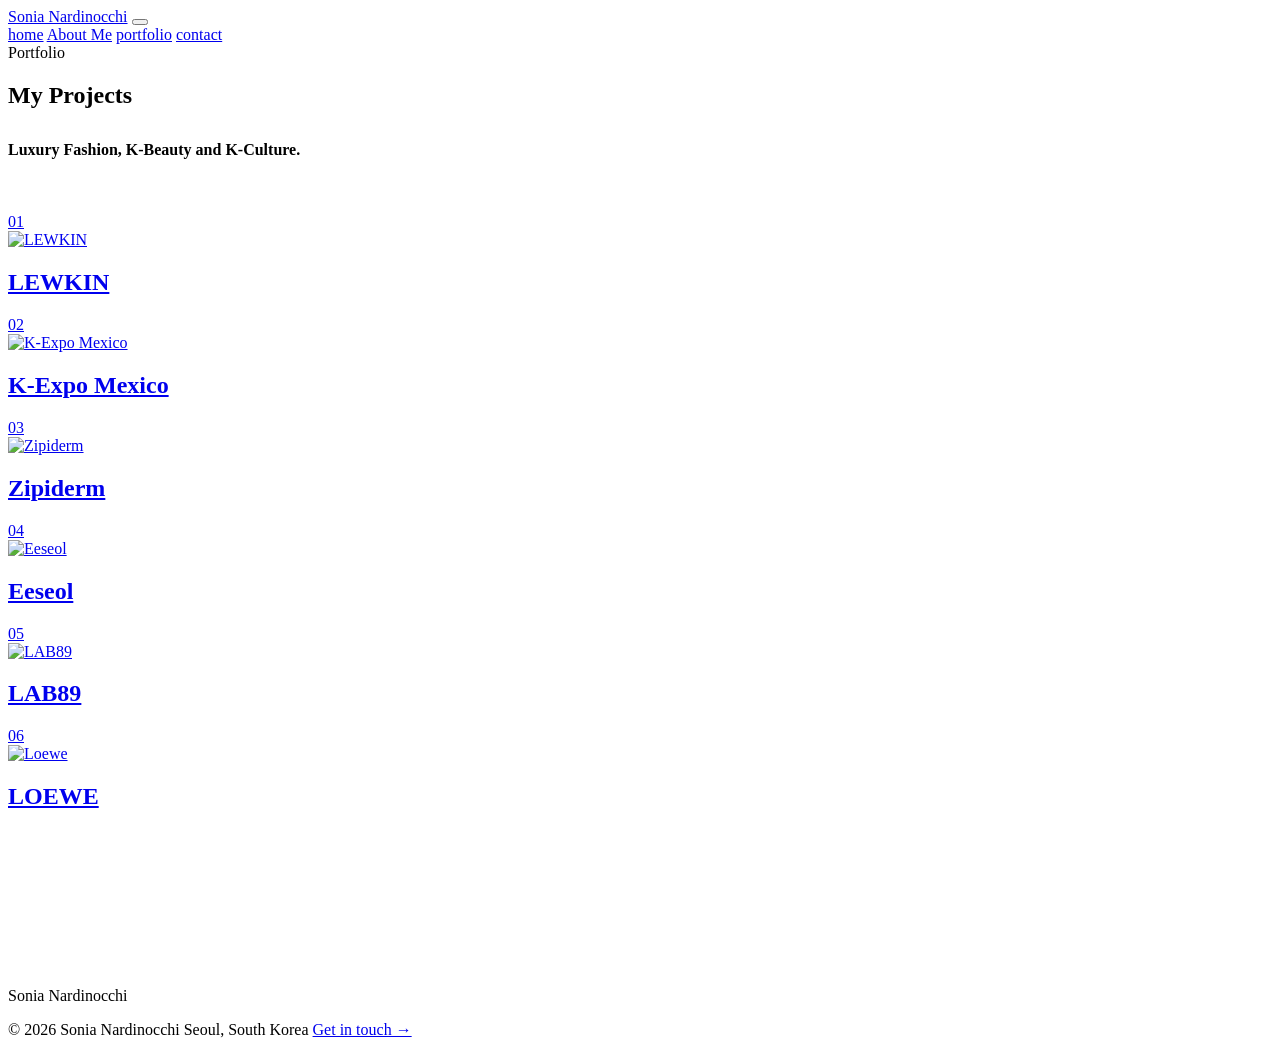
==== portfolio.html @ 4903cf75 "Add files via upload" ====
<!doctype html>
<html lang="en">
<head>
<meta charset="utf-8">
<meta name="viewport" content="width=device-width, initial-scale=1">
<title>Portfolio — Sonia Nardinocchi</title>
<meta name="description" content="Selected influencer marketing and activation work: K-Expo Mexico, Zipiderm, Eeseol and Loewe.">
<link rel="icon" href="assets/img/favicon.svg" type="image/svg+xml">
<script>document.documentElement.className+=" js";</script>
<link rel="preconnect" href="https://fonts.googleapis.com">
<link rel="preconnect" href="https://fonts.gstatic.com" crossorigin>
<link href="https://fonts.googleapis.com/css2?family=Cormorant+Garamond:ital,wght@0,300;0,400;0,500;1,300;1,400&family=Inter:wght@300;400;500&display=swap" rel="stylesheet">
<link rel="stylesheet" href="assets/css/style.css">
</head>
<body>


<header class="site-header">
  <div class="wrap site-header__inner">
    <a class="logo" href="index.html">Sonia Nardinocchi</a>
    <button class="nav-toggle" type="button" aria-expanded="false" aria-controls="nav" aria-label="Menu">
      <span></span><span></span><span></span>
    </button>
    <nav class="nav" id="nav" aria-label="Main">
      <a href="index.html">home</a>
      <a href="about.html">About Me</a>
      <a href="portfolio.html" aria-current="page">portfolio</a>
      <a href="contact.html">contact</a>
    </nav>
  </div>
</header>

<main id="main">

  <!-- ============================================================ head -->
  <section class="section section--tight" style="padding-bottom:0">
    <div class="wrap">
      <span class="eyebrow">Portfolio</span>
      <h1 class="display" style="max-width:14ch">My Projects</h1>
      <p class="lead" style="max-width:52ch;margin-top:2rem;color:var(--gold);font-weight:700">
        Luxury Fashion, <span style="white-space:nowrap">K-Beauty</span> and <span style="white-space:nowrap">K-Culture</span>.
      </p>
    </div>
  </section>

  <!-- ======================================================== projects -->
  <section class="section--tight" style="padding-top:clamp(1.5rem,3vw,2.5rem);padding-bottom:clamp(4.5rem,11vw,9rem)">
    <div class="wrap">
      <div class="projects">

        <a class="project reveal" href="work/lewkin.html">
          <span class="project__index">01</span>
          <figure class="media" style="margin:0">
            <img src="assets/img/lewkin-cover.jpg" alt="LEWKIN">
          </figure>
          <h2 class="project__title">LEWKIN</h2>
        </a>

        <a class="project reveal" href="work/k-expo-mexico.html">
          <span class="project__index">02</span>
          <figure class="media" style="margin:0">
            <img src="assets/img/K-Expo.jpg" alt="K-Expo Mexico">
          </figure>
          <h2 class="project__title">K-Expo Mexico</h2>
        </a>

        <a class="project reveal" href="work/zipiderm.html">
          <span class="project__index">03</span>
          <figure class="media" style="margin:0">
            <img src="assets/img/Zipiderm.jpg" alt="Zipiderm">
          </figure>
          <h2 class="project__title">Zipiderm</h2>
        </a>

        <a class="project reveal" href="work/eeseol.html">
          <span class="project__index">04</span>
          <figure class="media" style="margin:0">
            <img src="assets/img/Eeseol.jpg" alt="Eeseol">
          </figure>
          <h2 class="project__title">Eeseol</h2>
        </a>

        <a class="project reveal" href="work/lab89.html">
          <span class="project__index">05</span>
          <figure class="media" style="margin:0">
            <img src="assets/img/lab89-cover.png" alt="LAB89">
          </figure>
          <h2 class="project__title">LAB89</h2>
        </a>

        <a class="project reveal" href="work/loewe.html">
          <span class="project__index">06</span>
          <figure class="media" style="margin:0">
            <img src="assets/img/Loewe.png" alt="Loewe">
          </figure>
          <h2 class="project__title">LOEWE</h2>
        </a>

      </div>
    </div>
  </section>


</main>

<footer class="site-footer">
  <div class="wrap">
    <p class="site-footer__name">Sonia Nardinocchi</p>
    <div class="site-footer__bar">
      <span>&copy; <span data-year>2026</span> Sonia Nardinocchi</span>
      <span>Seoul, South Korea</span>
      <a href="contact.html">Get in touch →</a>
    </div>
  </div>
</footer>

<script src="assets/js/main.js"></script>
</body>
</html>
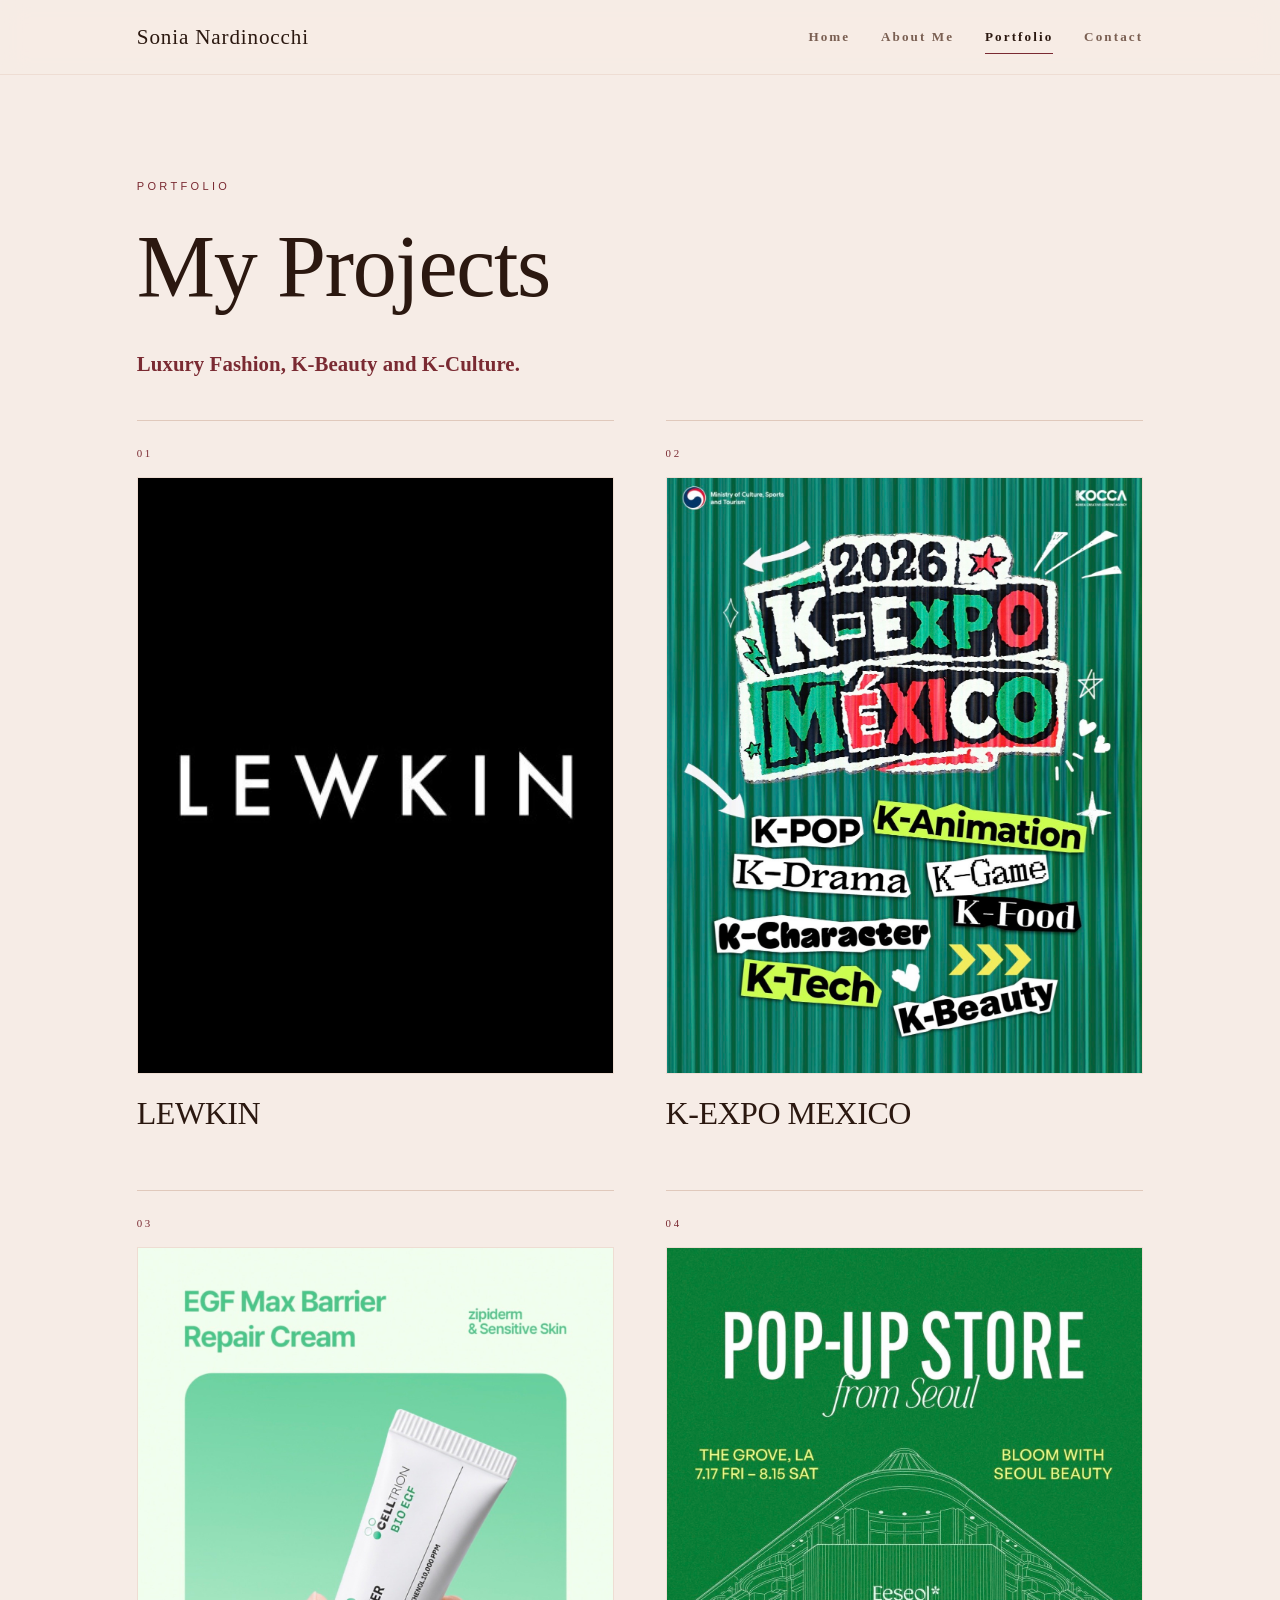
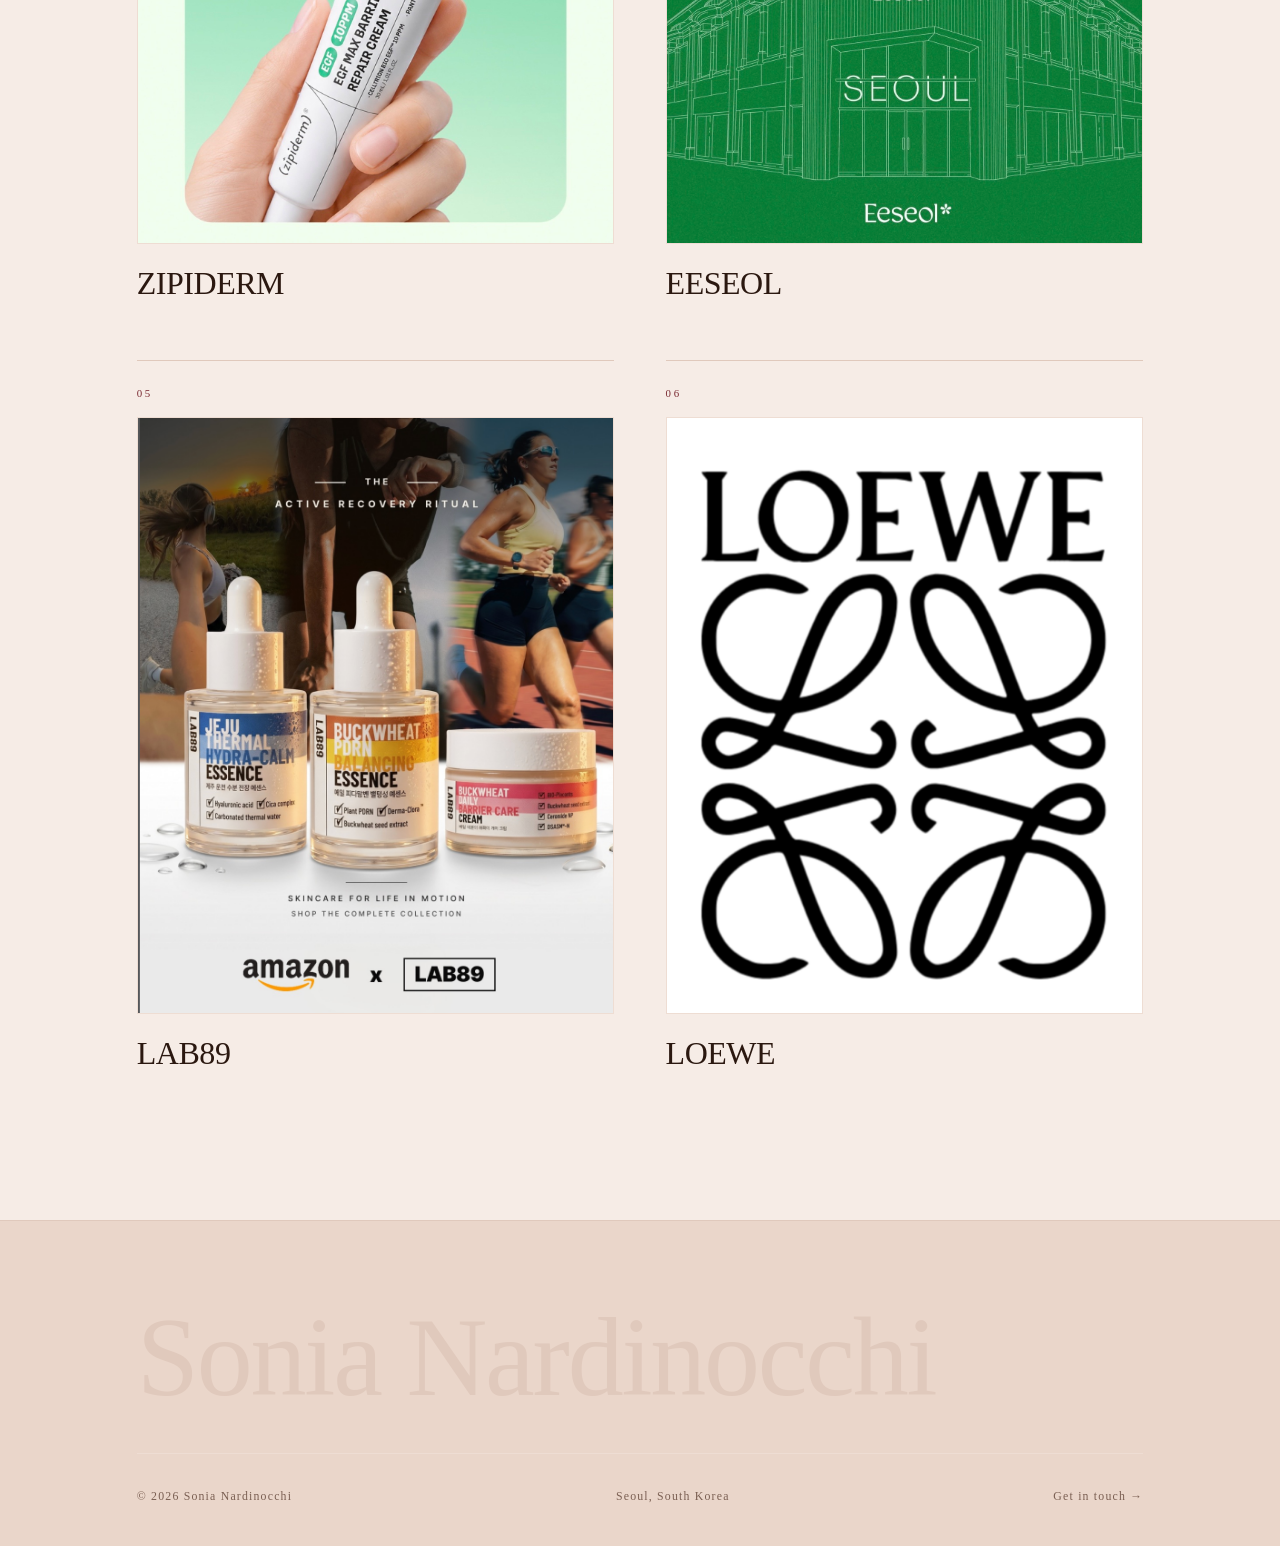
==== commit 6267aa74: "Update project titles to uppercase" ====
--- a/portfolio.html
+++ b/portfolio.html
@@ -61,7 +61,7 @@
           <figure class="media" style="margin:0">
             <img src="assets/img/K-Expo.jpg" alt="K-Expo Mexico">
           </figure>
-          <h2 class="project__title">K-Expo Mexico</h2>
+          <h2 class="project__title">K-EXPO MEXICO</h2>
         </a>
 
         <a class="project reveal" href="work/zipiderm.html">
@@ -69,7 +69,7 @@
           <figure class="media" style="margin:0">
             <img src="assets/img/Zipiderm.jpg" alt="Zipiderm">
           </figure>
-          <h2 class="project__title">Zipiderm</h2>
+          <h2 class="project__title">ZIPIDERM</h2>
         </a>
 
         <a class="project reveal" href="work/eeseol.html">
@@ -77,7 +77,7 @@
           <figure class="media" style="margin:0">
             <img src="assets/img/Eeseol.jpg" alt="Eeseol">
           </figure>
-          <h2 class="project__title">Eeseol</h2>
+          <h2 class="project__title">EESEOL</h2>
         </a>
 
         <a class="project reveal" href="work/lab89.html">
--- a/assets/css/style.css
+++ b/assets/css/style.css
@@ -0,0 +1,684 @@
+/* ==========================================================================
+   Sonia Nardinocchi — portfolio
+   Palette: blush nude & maroon
+   ========================================================================== */
+
+:root {
+  --bg:        #F6ECE6;
+  --bg-raise:  #F0DFD6;
+  --bg-sink:   #EAD6CA;
+  --text:      #2B1810;
+  --muted:     #7A5F52;
+  --gold:      #7A2A32;
+  --gold-soft: #9C4A46;
+  --line:      #E0C9BC;
+  --line-soft: #EEDDD3;
+
+  --serif: "Cormorant Garamond", "Times New Roman", Georgia, serif;
+  --sans:  "Inter", -apple-system, BlinkMacSystemFont, "Segoe UI", Helvetica, Arial, sans-serif;
+
+  --gutter: clamp(1.5rem, 6vw, 6rem);
+  --max:    1160px;
+  --max-narrow: 700px;
+
+  --ease: cubic-bezier(.22,.61,.36,1);
+}
+
+*, *::before, *::after { box-sizing: border-box; }
+
+html { scroll-behavior: smooth; -webkit-text-size-adjust: 100%; }
+@media (prefers-reduced-motion: reduce) {
+  html { scroll-behavior: auto; }
+  *, *::before, *::after { animation-duration: .001ms !important; transition-duration: .001ms !important; }
+}
+
+body {
+  margin: 0;
+  background: var(--bg);
+  color: var(--text);
+  font-family: var(--serif);
+  font-size: 1.0625rem;
+  font-weight: 300;
+  line-height: 1.75;
+  letter-spacing: .005em;
+  -webkit-font-smoothing: antialiased;
+  text-rendering: optimizeLegibility;
+}
+
+img { max-width: 100%; display: block; }
+
+a { color: inherit; }
+
+::selection { background: var(--gold); color: var(--bg); }
+
+:focus-visible {
+  outline: 1px solid var(--gold);
+  outline-offset: 3px;
+}
+
+/* --------------------------------------------------------------- type ---- */
+
+h1, h2, h3, h4 {
+  font-family: var(--serif);
+  font-weight: 300;
+  line-height: 1.08;
+  letter-spacing: -.015em;
+  margin: 0;
+}
+
+.display {
+  font-size: clamp(2.6rem, 7.2vw, 5.5rem);
+}
+.display em { font-style: italic; color: var(--gold-soft); }
+.display strong { font-weight: 400; }
+
+h2, .h2 { font-size: clamp(1.9rem, 4.2vw, 3.1rem); }
+h3, .h3 { font-size: clamp(1.35rem, 2.4vw, 1.85rem); }
+
+.eyebrow {
+  font-family: var(--sans);
+  font-size: .69rem;
+  font-weight: 400;
+  letter-spacing: .3em;
+  text-transform: uppercase;
+  color: var(--gold);
+  margin: 0 0 1.4rem;
+  display: block;
+}
+.eyebrow--muted { color: var(--muted); }
+
+p { margin: 0 0 1.35rem; color: #4F3A30; }
+p.lead {
+  font-size: clamp(1.1rem, 1.8vw, 1.3rem);
+  line-height: 1.72;
+  color: var(--text);
+  font-weight: 300;
+}
+p:last-child { margin-bottom: 0; }
+
+.muted { color: var(--muted); }
+.gold  { color: var(--gold); }
+
+/* ------------------------------------------------------------- layout ---- */
+
+.wrap {
+  width: 100%;
+  max-width: var(--max);
+  margin-inline: auto;
+  padding-inline: var(--gutter);
+}
+.wrap--narrow { max-width: var(--max-narrow); }
+
+.section { padding-block: clamp(5rem, 12vw, 10.5rem); }
+.section--tight { padding-block: clamp(3.5rem, 8vw, 6.5rem); }
+.section--sink { background: var(--bg-sink); }
+
+.rule {
+  border: 0;
+  border-top: 1px solid var(--line);
+  margin: 0;
+}
+.rule--gold {
+  width: 56px;
+  border-top: 1px solid var(--gold);
+  margin: 0 0 2rem;
+}
+.rule--gold.is-centered { margin-inline: auto; }
+
+.center { text-align: center; }
+
+/* ------------------------------------------------------------- header ---- */
+
+.site-header {
+  position: sticky; top: 0; z-index: 100;
+  background: rgba(246,236,230,.82);
+  backdrop-filter: saturate(160%) blur(14px);
+  -webkit-backdrop-filter: saturate(160%) blur(14px);
+  border-bottom: 1px solid var(--line-soft);
+}
+.site-header__inner {
+  display: flex; align-items: center; justify-content: space-between;
+  gap: 1.5rem;
+  min-height: 74px;
+}
+
+.logo {
+  font-family: var(--serif);
+  font-size: 1.32rem;
+  letter-spacing: .04em;
+  text-decoration: none;
+  white-space: nowrap;
+}
+.logo span { color: var(--gold); }
+
+.nav { display: flex; align-items: center; gap: clamp(1.1rem, 2.4vw, 2.2rem); }
+.nav a {
+  position: relative;
+  text-decoration: none;
+  font-size: .82rem;
+  font-weight: 700;
+  letter-spacing: .16em;
+  text-transform: capitalize;
+  color: var(--muted);
+  padding-block: .35rem;
+  transition: color .3s var(--ease);
+}
+.nav a::after {
+  content: "";
+  position: absolute; left: 0; bottom: 0;
+  width: 100%; height: 1px;
+  background: var(--gold);
+  transform: scaleX(0); transform-origin: right;
+  transition: transform .4s var(--ease);
+}
+.nav a:hover { color: var(--text); }
+.nav a:hover::after { transform: scaleX(1); transform-origin: left; }
+.nav a[aria-current="page"] { color: var(--text); }
+.nav a[aria-current="page"]::after { transform: scaleX(1); }
+
+.nav-toggle {
+  display: none;
+  background: none; border: 0; cursor: pointer;
+  padding: .6rem; margin-right: -.6rem;
+  color: var(--text);
+}
+.nav-toggle span {
+  display: block; width: 24px; height: 1px;
+  background: currentColor;
+  transition: transform .35s var(--ease), opacity .25s var(--ease);
+}
+.nav-toggle span + span { margin-top: 7px; }
+.nav-toggle[aria-expanded="true"] span:nth-child(1) { transform: translateY(8px) rotate(45deg); }
+.nav-toggle[aria-expanded="true"] span:nth-child(2) { opacity: 0; }
+.nav-toggle[aria-expanded="true"] span:nth-child(3) { transform: translateY(-8px) rotate(-45deg); }
+
+@media (max-width: 760px) {
+  .nav-toggle { display: block; }
+  .nav {
+    position: fixed; inset: 74px 0 auto 0;
+    flex-direction: column; align-items: flex-start;
+    gap: 0;
+    background: var(--bg);
+    border-bottom: 1px solid var(--line);
+    padding: .5rem var(--gutter) 2rem;
+    transform: translateY(-12px);
+    opacity: 0; pointer-events: none;
+    transition: opacity .3s var(--ease), transform .3s var(--ease);
+  }
+  .nav.is-open { opacity: 1; transform: none; pointer-events: auto; }
+  .nav a {
+    width: 100%;
+    font-size: 1.4rem;
+    font-family: var(--serif);
+    letter-spacing: .02em;
+    padding-block: .85rem;
+    border-bottom: 1px solid var(--line-soft);
+  }
+  .nav a::after { display: none; }
+}
+
+/* --------------------------------------------------------------- media --- */
+/* A .media box holds either a .ph placeholder or a real <img>.
+   To use a real photo: delete the <div class="ph">…</div> and
+   uncomment the <img> line beside it. Nothing else changes.        */
+
+.media {
+  position: relative;
+  overflow: hidden;
+  background: var(--bg-raise);
+  border: 1px solid var(--line);
+  aspect-ratio: var(--ratio, 3 / 2);
+}
+.media > img,
+.media > .ph { width: 100%; height: 100%; }
+.media > img { object-fit: cover; }
+
+.media--portrait { --ratio: 4 / 5; }
+.media--square   { --ratio: 1 / 1; }
+.media--wide     { --ratio: 16 / 9; }
+.media--vertical { --ratio: 9 / 16; }
+
+.ph {
+  display: flex; flex-direction: column;
+  align-items: center; justify-content: center;
+  gap: .6rem;
+  text-align: center;
+  padding: 1.25rem;
+  color: var(--muted);
+  background: var(--bg-raise);
+}
+.ph::before {
+  content: "";
+  width: 14px; height: 1px;
+  background: var(--gold);
+  position: relative;
+  flex: none;
+}
+.ph b {
+  font-family: var(--sans);
+  font-weight: 400;
+  font-size: .66rem;
+  letter-spacing: .26em;
+  text-transform: uppercase;
+  color: var(--gold);
+}
+.ph small {
+  font-size: .72rem;
+  letter-spacing: .02em;
+  line-height: 1.5;
+  color: var(--muted);
+  max-width: 26ch;
+}
+
+/* ---------------------------------------------------------------- hero --- */
+
+.hero { position: relative; border-bottom: 1px solid var(--line-soft); }
+.hero__media { --ratio: 21 / 9; border: 0; border-bottom: 1px solid var(--line); }
+@media (max-width: 860px) { .hero__media { --ratio: 4 / 3; } }
+
+.hero__body { padding-block: clamp(3rem, 8vw, 6rem); }
+.hero__intro { max-width: 58ch; font-size: clamp(1.6rem, 3.6vw, 2.75rem); }
+
+.hero__meta {
+  display: flex; flex-wrap: wrap; gap: 1rem 2.5rem;
+  margin-top: clamp(2.5rem, 5vw, 4rem);
+  padding-top: 2rem;
+  border-top: 1px solid var(--line);
+}
+.hero__meta div { min-width: 150px; }
+.hero__meta dt {
+  font-size: .68rem; letter-spacing: .24em; text-transform: uppercase;
+  color: var(--gold); margin-bottom: .45rem;
+}
+.hero__meta dd { margin: 0; font-size: .95rem; color: var(--text); }
+
+/* --------------------------------------------------------------- stats --- */
+
+.stats {
+  display: grid;
+  grid-template-columns: repeat(auto-fit, minmax(190px, 1fr));
+  gap: 1px;
+  background: var(--line);
+  border: 1px solid var(--line);
+}
+.stats div { background: var(--bg); padding: clamp(1.6rem, 3vw, 2.4rem); }
+.stats b {
+  display: block;
+  font-family: var(--serif);
+  font-weight: 300;
+  font-size: clamp(2.2rem, 4.5vw, 3.2rem);
+  line-height: 1;
+  color: var(--gold-soft);
+  margin-bottom: .6rem;
+}
+.stats span {
+  font-size: .74rem; letter-spacing: .18em; text-transform: uppercase;
+  color: var(--muted);
+}
+
+/* --------------------------------------------------------------- links --- */
+
+.link {
+  display: inline-flex; align-items: center; gap: .6rem;
+  text-decoration: none;
+  font-size: .8rem; letter-spacing: .2em; text-transform: uppercase;
+  color: var(--gold);
+  padding-bottom: .4rem;
+  border-bottom: 1px solid rgba(122,42,50,.35);
+  transition: border-color .35s var(--ease), color .35s var(--ease), gap .35s var(--ease);
+}
+.link:hover { color: var(--gold-soft); border-color: var(--gold); gap: 1rem; }
+.link::after { content: "→"; font-size: .95rem; letter-spacing: 0; }
+.link--plain::after { content: none; }
+
+.btn {
+  display: inline-block;
+  text-decoration: none;
+  font-size: .78rem; letter-spacing: .2em; text-transform: uppercase;
+  color: var(--text);
+  padding: 1rem 2.1rem;
+  border: 1px solid var(--line);
+  background: transparent;
+  cursor: pointer;
+  font-family: var(--sans);
+  transition: border-color .35s var(--ease), color .35s var(--ease), background .35s var(--ease);
+}
+.btn:hover { border-color: var(--gold); color: var(--gold-soft); }
+.btn--gold { border-color: var(--gold); color: var(--gold); }
+.btn--gold:hover { background: var(--gold); color: var(--bg); }
+
+/* ---------------------------------------------------------------- grid --- */
+
+.split {
+  display: grid;
+  grid-template-columns: minmax(0, .82fr) minmax(0, 1fr);
+  gap: clamp(2.2rem, 6vw, 5.5rem);
+  align-items: start;
+}
+.split--flip > *:first-child { order: 2; }
+@media (max-width: 860px) {
+  .split { grid-template-columns: 1fr; }
+  .split--flip > *:first-child { order: 0; }
+}
+
+.section-head {
+  display: flex; align-items: baseline; justify-content: space-between;
+  flex-wrap: wrap; gap: 1rem 2rem;
+  margin-bottom: clamp(2.2rem, 5vw, 3.4rem);
+}
+.section-head p { max-width: 46ch; margin: 0; color: var(--muted); }
+
+/* ------------------------------------------------------------ projects --- */
+
+.projects {
+  display: grid;
+  grid-template-columns: repeat(auto-fit, minmax(300px, 1fr));
+  gap: clamp(1.6rem, 3.4vw, 2.8rem);
+}
+/* Four cases sit best as a balanced 2x2 rather than 3 + 1 */
+@media (min-width: 900px) {
+  .projects { grid-template-columns: repeat(2, 1fr); gap: clamp(2rem, 4vw, 3.5rem); }
+}
+.project {
+  display: block;
+  text-decoration: none;
+  color: inherit;
+  border-top: 1px solid var(--line);
+  padding-top: 1.4rem;
+  transition: border-color .4s var(--ease);
+}
+.project:hover { border-color: var(--gold); }
+.project .media { border-color: var(--line-soft); --ratio: 4 / 5; }
+.project .media > img { object-fit: contain; }
+.project .media > * { transition: transform .8s var(--ease), opacity .4s var(--ease); }
+.project:hover .media > * { transform: scale(1.02); }
+.project__index {
+  font-size: .68rem; letter-spacing: .24em; color: var(--gold);
+  display: block; margin-bottom: .9rem;
+}
+.project__title {
+  font-family: var(--serif);
+  font-size: clamp(1.5rem, 2.6vw, 2rem);
+  font-weight: 300;
+  margin: 1.35rem 0 .55rem;
+}
+.project__tags {
+  font-size: .74rem; letter-spacing: .14em; text-transform: uppercase;
+  color: var(--muted);
+  margin: 0 0 .9rem;
+}
+.project__desc { font-size: .95rem; color: #4F3A30; margin: 0 0 1.1rem; max-width: 44ch; }
+.project__more {
+  font-size: .74rem; letter-spacing: .2em; text-transform: uppercase; color: var(--gold);
+}
+
+/* --------------------------------------------------------------- reels --- */
+
+.reels {
+  display: grid;
+  grid-template-columns: repeat(auto-fit, minmax(280px, 1fr));
+  gap: clamp(1.5rem, 3vw, 2.4rem);
+  align-items: start;
+}
+.reel { display: flex; flex-direction: column; }
+.reel__frame {
+  position: relative;
+  min-height: 340px;
+  background: var(--bg-raise);
+  border: 1px solid var(--line);
+}
+.reel__frame--capped {
+  height: 680px;
+  overflow: hidden;
+}
+.reel__frame > iframe:not(.instagram-media):not(.tiktok-embed) {
+  position: relative;
+  display: block;
+  width: 100%; height: 680px;
+  border: 0;
+}
+.reel__frame .ph { position: absolute; inset: 0; }
+.reel__frame > .instagram-media,
+.reel__frame > .tiktok-embed,
+.reel__frame > iframe.instagram-media,
+.reel__frame > iframe.tiktok-embed {
+  min-width: unset !important;
+  width: 100% !important;
+}
+.reel__cap { display: none; }
+.reel__cap b {
+  display: block;
+  font-family: var(--serif); font-size: 1.2rem; font-weight: 400;
+  margin-bottom: .3rem;
+}
+.reel__cap span {
+  font-size: .72rem; letter-spacing: .18em; text-transform: uppercase; color: var(--muted);
+}
+
+/* ----------------------------------------------------------- case study -- */
+
+.case-hero { padding-block: clamp(3rem, 7vw, 5rem) clamp(2rem, 4vw, 3rem); }
+.case-hero .display { max-width: 16ch; }
+
+.case-cover { --ratio: 4 / 3; }
+.case-cover > img { object-fit: contain; }
+
+.case-facts {
+  display: grid;
+  grid-template-columns: repeat(auto-fit, minmax(160px, 1fr));
+  gap: 1px;
+  background: var(--line);
+  border: 1px solid var(--line);
+  margin-block: clamp(2.5rem, 5vw, 3.5rem);
+}
+.case-facts div { background: var(--bg); padding: 1.5rem; }
+.case-facts dt {
+  font-size: .66rem; letter-spacing: .24em; text-transform: uppercase;
+  color: var(--gold); margin-bottom: .5rem;
+}
+.case-facts dd { margin: 0; font-size: .93rem; line-height: 1.6; }
+
+.case-body h3 { margin: clamp(2.4rem, 5vw, 3.4rem) 0 1.1rem; }
+.case-body h3:first-child { margin-top: 0; }
+.case-body ul { margin: 0 0 1.35rem; padding-left: 0; list-style: none; }
+.case-body li {
+  position: relative;
+  padding-left: 1.5rem;
+  margin-bottom: .7rem;
+  color: #4F3A30;
+}
+.case-body li::before {
+  content: ""; position: absolute; left: 0; top: .78em;
+  width: 8px; height: 1px; background: var(--gold);
+}
+
+.gallery {
+  display: grid;
+  grid-template-columns: repeat(auto-fit, minmax(240px, 1fr));
+  gap: clamp(1rem, 2vw, 1.5rem);
+  margin-block: clamp(2.5rem, 5vw, 3.5rem);
+}
+
+.case-nav {
+  display: flex; justify-content: space-between; align-items: center;
+  flex-wrap: wrap; gap: 1.5rem;
+  padding-block: clamp(2.5rem, 5vw, 3.5rem);
+  border-top: 1px solid var(--line);
+}
+
+/* --------------------------------------------------------- placeholder --- */
+
+.note {
+  border-left: 1px solid var(--gold);
+  background: rgba(122,42,50,.045);
+  padding: 1rem 1.25rem;
+  margin-block: 1.75rem;
+  font-size: .86rem;
+  line-height: 1.65;
+  color: var(--muted);
+}
+.note b { color: var(--gold); font-weight: 400; letter-spacing: .06em; }
+
+/* ----------------------------------------------------------- languages --- */
+
+.langs { border-top: 1px solid var(--line); margin-top: 2.5rem; }
+.langs > div {
+  display: flex; align-items: baseline; justify-content: space-between;
+  gap: 1.5rem;
+  padding: 1.15rem 0;
+  border-bottom: 1px solid var(--line-soft);
+}
+.langs strong {
+  font-family: var(--serif); font-size: 1.3rem; font-weight: 400;
+}
+.langs span {
+  font-size: .72rem; letter-spacing: .18em; text-transform: uppercase;
+  color: var(--gold); font-weight: 700; text-align: right;
+}
+.langs .is-native { color: var(--gold); }
+
+/* --------------------------------------------------------- path/timeline - */
+
+.path { display: grid; gap: 0; border-top: 1px solid var(--line); margin-top: 2rem; }
+.path > div {
+  display: grid;
+  grid-template-columns: 110px 1fr;
+  gap: 1.5rem;
+  padding: 1.4rem 0;
+  border-bottom: 1px solid var(--line-soft);
+}
+.path dt { font-size: .74rem; letter-spacing: .16em; text-transform: uppercase; color: var(--gold); }
+.path dd { margin: 0; font-size: .96rem; }
+.path dd small { display: block; color: var(--muted); font-size: .84rem; margin-top: .2rem; }
+@media (max-width: 560px) {
+  .path > div { grid-template-columns: 1fr; gap: .4rem; }
+}
+
+/* ------------------------------------------------------------- mosaic ---- */
+
+.mosaic {
+  display: grid;
+  grid-template-columns: repeat(6, 1fr);
+  grid-auto-rows: clamp(70px, 9vw, 130px);
+  gap: clamp(.7rem, 1.6vw, 1.15rem);
+}
+/* Tiles fill their grid cell so every row lines up, whatever the photo's shape.
+   Default tile = 2 columns. Add class "is-wide" for a 4-column frame,
+   or "is-full" for a full-width panorama. */
+.mosaic > *            { grid-column: span 2; grid-row: span 3; }
+.mosaic > .is-wide     { grid-column: span 4; grid-row: span 3; }
+.mosaic > .is-full     { grid-column: span 6; grid-row: span 4; }
+.mosaic .media {
+  border-color: var(--line-soft);
+  aspect-ratio: auto;
+  height: 100%;
+}
+
+@media (max-width: 860px) {
+  .mosaic { grid-template-columns: repeat(4, 1fr); }
+  .mosaic > *        { grid-column: span 2; }
+  .mosaic > .is-wide,
+  .mosaic > .is-full { grid-column: span 4; grid-row: span 3; }
+}
+@media (max-width: 520px) {
+  .mosaic { grid-template-columns: 1fr; grid-auto-rows: auto; }
+  .mosaic > *,
+  .mosaic > .is-wide,
+  .mosaic > .is-full { grid-column: span 1; grid-row: auto; }
+  .mosaic .media { aspect-ratio: 4 / 5; height: auto; }
+}
+
+.interest {
+  border-top: 1px solid var(--line);
+  padding-top: 1.3rem;
+}
+.interest h3 { margin-bottom: .6rem; }
+.interest p { font-size: .95rem; color: #4F3A30; margin: 0; }
+
+/* ------------------------------------------------------------- contact --- */
+
+.contact-mail {
+  font-family: var(--serif);
+  font-size: clamp(1.3rem, 3.5vw, 2.2rem);
+  font-weight: 300;
+  letter-spacing: -.01em;
+  text-decoration: none;
+  color: var(--text);
+  border-bottom: 1px solid var(--line);
+  padding-bottom: .3rem;
+  transition: color .35s var(--ease), border-color .35s var(--ease);
+  display: inline-block;
+  word-break: break-word;
+}
+.contact-mail:hover { color: var(--gold-soft); border-color: var(--gold); }
+
+.form { display: grid; gap: 1.5rem; max-width: 560px; }
+.field { display: grid; gap: .55rem; }
+.field label {
+  font-size: .68rem; letter-spacing: .22em; text-transform: uppercase; color: var(--muted);
+}
+.field input, .field textarea {
+  font-family: var(--sans); font-size: 1rem; font-weight: 300;
+  color: var(--text);
+  background: transparent;
+  border: 0; border-bottom: 1px solid var(--line);
+  padding: .7rem 0;
+  transition: border-color .3s var(--ease);
+}
+.field input:focus, .field textarea:focus {
+  outline: none; border-bottom-color: var(--gold);
+}
+.field textarea { resize: vertical; min-height: 130px; line-height: 1.7; }
+
+.form-status { font-size: .86rem; color: var(--gold); min-height: 1.4em; }
+
+.socials { display: flex; flex-wrap: wrap; gap: 1.5rem 2.5rem; margin-top: 2.5rem; }
+.socials a {
+  text-decoration: none;
+  font-size: .76rem; letter-spacing: .2em; text-transform: uppercase;
+  color: var(--muted);
+  border-bottom: 1px solid transparent;
+  padding-bottom: .3rem;
+  transition: color .3s var(--ease), border-color .3s var(--ease);
+}
+.socials a:hover { color: var(--gold); border-bottom-color: var(--gold); }
+
+/* -------------------------------------------------------------- footer --- */
+
+.site-footer {
+  border-top: 1px solid var(--line);
+  padding-block: clamp(3rem, 7vw, 5rem) 2.5rem;
+  background: var(--bg-sink);
+}
+.site-footer__name {
+  font-family: var(--serif);
+  font-size: clamp(2.4rem, 11vw, 7rem);
+  font-weight: 300;
+  line-height: 1;
+  letter-spacing: -.02em;
+  color: var(--line);
+  margin: 0 0 2.5rem;
+  user-select: none;
+}
+.site-footer__bar {
+  display: flex; justify-content: space-between; align-items: center;
+  flex-wrap: wrap; gap: 1rem 2rem;
+  padding-top: 2rem;
+  border-top: 1px solid var(--line-soft);
+  font-size: .74rem; letter-spacing: .1em; color: var(--muted);
+}
+.site-footer__bar a { text-decoration: none; }
+.site-footer__bar a:hover { color: var(--gold); }
+
+/* --------------------------------------------------------------- reveal -- */
+
+/* Content is visible by default; only hidden once JS confirms it can reveal it,
+   so the site still reads perfectly with JavaScript disabled. */
+.js .reveal { opacity: 0; transform: translateY(18px); }
+.js .reveal.is-in {
+  opacity: 1; transform: none;
+  transition: opacity .9s var(--ease), transform .9s var(--ease);
+}
+@media (prefers-reduced-motion: reduce) {
+  .js .reveal { opacity: 1; transform: none; }
+}
